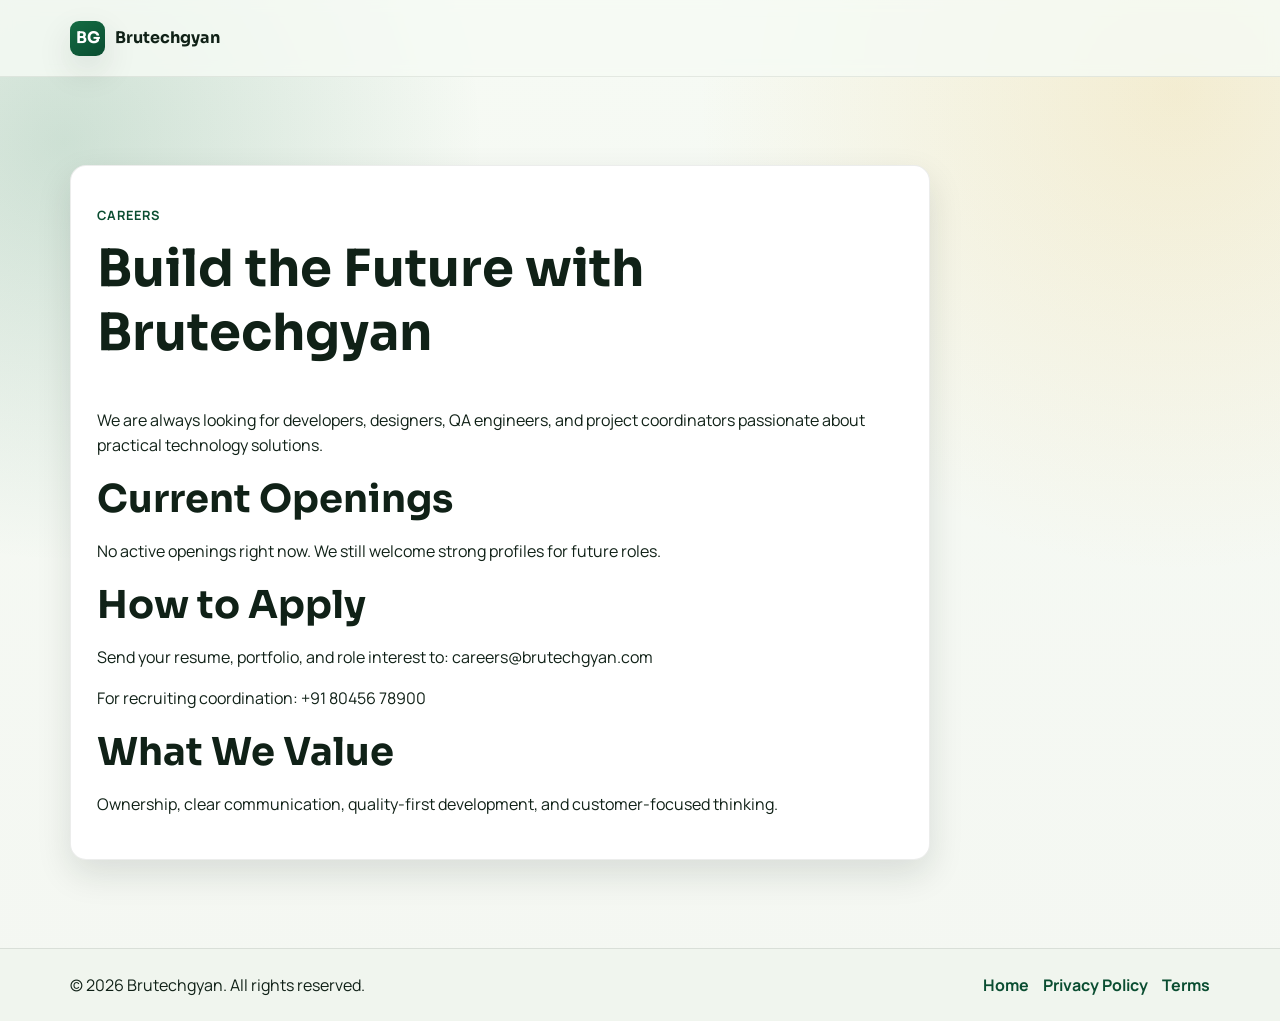
==== careers.html @ e1856c81 "Initial website launch with Cloudflare Pages setup" ====
<!DOCTYPE html>
<html lang="en">
  <head>
    <meta charset="UTF-8" />
    <meta name="viewport" content="width=device-width, initial-scale=1.0" />
    <meta name="description" content="Careers at Brutechgyan - join our team building websites, mobile apps, and tech products." />
    <meta name="robots" content="index, follow" />
    <link rel="canonical" href="https://www.brutechgyan.com/careers" />
    <title>Careers | Brutechgyan</title>
    <link rel="preconnect" href="https://fonts.googleapis.com" />
    <link rel="preconnect" href="https://fonts.gstatic.com" crossorigin />
    <link
      href="https://fonts.googleapis.com/css2?family=Manrope:wght@400;500;700;800&family=Sora:wght@400;600;700&display=swap"
      rel="stylesheet"
    />
    <link rel="stylesheet" href="styles.css" />
  </head>
  <body>
    <header class="site-header">
      <nav class="container nav">
        <a class="logo" href="index.html" aria-label="Brutechgyan home">
          <span class="logo-mark">BG</span>
          <span>Brutechgyan</span>
        </a>
      </nav>
    </header>

    <main class="section-pad page-main">
      <div class="container">
        <article class="legal-card">
          <p class="eyebrow">Careers</p>
          <h1>Build the Future with Brutechgyan</h1>
          <p>
            We are always looking for developers, designers, QA engineers, and project coordinators passionate about
            practical technology solutions.
          </p>
          <h2>Current Openings</h2>
          <p>No active openings right now. We still welcome strong profiles for future roles.</p>
          <h2>How to Apply</h2>
          <p>Send your resume, portfolio, and role interest to: careers@brutechgyan.com</p>
          <p>For recruiting coordination: +91 80456 78900</p>
          <h2>What We Value</h2>
          <p>Ownership, clear communication, quality-first development, and customer-focused thinking.</p>
        </article>
      </div>
    </main>

    <footer class="site-footer">
      <div class="container footer-layout">
        <p>© <span id="year"></span> Brutechgyan. All rights reserved.</p>
        <div class="footer-links">
          <a href="index.html" class="text-link">Home</a>
          <a href="privacy.html" class="text-link">Privacy Policy</a>
          <a href="terms.html" class="text-link">Terms</a>
        </div>
      </div>
    </footer>

    <script src="script.js"></script>
  </body>
</html>
---- styles.css ----
:root {
  --bg: #f4f7f2;
  --surface: #ffffff;
  --surface-alt: #ecf2e7;
  --text: #102117;
  --muted: #3f5b4b;
  --brand: #146c43;
  --brand-deep: #0a4d31;
  --accent: #e9b949;
  --ring: rgba(20, 108, 67, 0.18);
  --shadow: 0 14px 35px rgba(16, 33, 23, 0.12);
  --radius: 16px;
}

* {
  box-sizing: border-box;
}

html,
body {
  margin: 0;
  padding: 0;
}

body {
  font-family: "Manrope", sans-serif;
  color: var(--text);
  background:
    radial-gradient(circle at 92% 9%, rgba(233, 185, 73, 0.2), transparent 32%),
    radial-gradient(circle at 5% 14%, rgba(20, 108, 67, 0.18), transparent 28%),
    linear-gradient(180deg, #f6faf4 0%, #f4f7f2 100%);
  line-height: 1.6;
}

a {
  color: inherit;
  text-decoration: none;
}

.container {
  width: min(1140px, 92vw);
  margin: 0 auto;
}

.section-pad {
  padding: 88px 0;
}

.section-soft {
  background-color: var(--surface-alt);
}

.site-header {
  position: sticky;
  top: 0;
  z-index: 20;
  backdrop-filter: blur(7px);
  background-color: rgba(246, 250, 244, 0.82);
  border-bottom: 1px solid rgba(16, 33, 23, 0.08);
}

.nav {
  display: flex;
  align-items: center;
  justify-content: space-between;
  gap: 16px;
  min-height: 76px;
}

.logo {
  display: flex;
  align-items: center;
  gap: 10px;
  font-family: "Sora", sans-serif;
  font-weight: 700;
}

.logo-mark {
  display: inline-grid;
  place-items: center;
  width: 35px;
  height: 35px;
  border-radius: 9px;
  color: #fff;
  background: linear-gradient(145deg, var(--brand), var(--brand-deep));
  box-shadow: var(--shadow);
}

.nav-links {
  list-style: none;
  display: flex;
  align-items: center;
  gap: 20px;
  margin: 0;
  padding: 0;
  font-weight: 600;
}

.nav-links a {
  color: var(--muted);
}

.nav-links a:hover {
  color: var(--text);
}

.menu-toggle {
  display: none;
  border: 0;
  background: transparent;
  padding: 4px;
}

.menu-toggle span {
  display: block;
  width: 24px;
  height: 2px;
  margin: 5px 0;
  background: var(--text);
}

.hero {
  padding-top: 74px;
}

.hero-grid {
  display: grid;
  grid-template-columns: 1.2fr 0.8fr;
  gap: 26px;
  align-items: start;
}

.eyebrow {
  display: inline-block;
  margin-bottom: 12px;
  font-weight: 700;
  color: var(--brand-deep);
  text-transform: uppercase;
  letter-spacing: 0.08em;
  font-size: 0.8rem;
}

h1,
h2,
h3 {
  font-family: "Sora", sans-serif;
  line-height: 1.25;
  margin-top: 0;
}

h1 {
  font-size: clamp(2rem, 4vw, 3.2rem);
  max-width: 15ch;
}

h2 {
  font-size: clamp(1.5rem, 3vw, 2.4rem);
  margin-bottom: 12px;
}

.lead,
.section-intro {
  color: var(--muted);
  max-width: 62ch;
}

.hero-actions {
  margin-top: 28px;
  display: flex;
  flex-wrap: wrap;
  gap: 12px;
}

.btn {
  display: inline-flex;
  align-items: center;
  justify-content: center;
  border-radius: 999px;
  border: 0;
  padding: 12px 22px;
  font-weight: 700;
  background: linear-gradient(135deg, var(--brand), var(--brand-deep));
  color: #fff;
  cursor: pointer;
}

.btn:hover {
  filter: brightness(1.06);
}

.btn-small {
  padding: 9px 14px;
}

.btn-ghost {
  background: transparent;
  border: 1px solid rgba(16, 33, 23, 0.2);
  color: var(--text);
}

.hero-card,
.card {
  background-color: var(--surface);
  border-radius: var(--radius);
  border: 1px solid rgba(16, 33, 23, 0.08);
  box-shadow: var(--shadow);
}

.hero-card {
  padding: 24px;
}

.hero-card ul,
.check-list {
  margin: 0;
  padding-left: 19px;
}

.about-layout {
  display: grid;
  grid-template-columns: 1.1fr 0.9fr;
  gap: 20px;
  align-items: start;
}

.about-points {
  display: grid;
  gap: 14px;
}

.provider-grid,
.solution-grid,
.support-grid {
  display: grid;
  grid-template-columns: repeat(4, minmax(0, 1fr));
  gap: 16px;
}

.card {
  padding: 22px;
}

.feature {
  min-height: 194px;
}

.dev-layout,
.contact-layout {
  display: grid;
  grid-template-columns: 1.1fr 0.9fr;
  gap: 24px;
  align-items: start;
}

.process ol {
  margin: 0;
  padding-left: 18px;
}

.support-grid {
  grid-template-columns: repeat(3, minmax(0, 1fr));
}

.portfolio-grid,
.pricing-grid,
.testimonials-grid {
  display: grid;
  grid-template-columns: repeat(3, minmax(0, 1fr));
  gap: 16px;
}

.pill {
  display: inline-block;
  margin-top: 10px;
  border-radius: 999px;
  padding: 6px 11px;
  font-size: 0.8rem;
  font-weight: 700;
  color: var(--brand-deep);
  background: rgba(20, 108, 67, 0.12);
}

.pricing-card {
  position: relative;
}

.price {
  margin: 4px 0 10px;
  font-family: "Sora", sans-serif;
  font-size: 1.55rem;
  color: var(--brand-deep);
}

.pricing-card ul {
  margin: 0;
  padding-left: 18px;
}

.featured-plan {
  border: 1px solid rgba(20, 108, 67, 0.32);
  transform: translateY(-6px);
}

.testimonials-grid p {
  font-style: italic;
}

.text-link {
  color: var(--brand-deep);
  font-weight: 700;
}

.contact-band {
  background:
    linear-gradient(145deg, rgba(20, 108, 67, 0.1), rgba(233, 185, 73, 0.14)),
    var(--surface-alt);
}

.contact-form {
  background: var(--surface);
  border-radius: var(--radius);
  padding: 24px;
  box-shadow: var(--shadow);
  border: 1px solid rgba(16, 33, 23, 0.08);
}

.contact-form label {
  display: block;
  margin-bottom: 12px;
  font-weight: 600;
}

input,
select,
textarea {
  width: 100%;
  margin-top: 6px;
  border: 1px solid rgba(16, 33, 23, 0.24);
  border-radius: 10px;
  padding: 11px 12px;
  font: inherit;
  background-color: #fff;
}

input:focus,
select:focus,
textarea:focus {
  outline: 3px solid var(--ring);
  border-color: var(--brand);
}

.form-note {
  margin: 10px 0 0;
  color: var(--muted);
  font-size: 0.9rem;
}

.form-status {
  margin: 10px 0 0;
  font-weight: 600;
}

.form-status.success {
  color: var(--brand-deep);
}

.form-status.error {
  color: #8b1f1f;
}

.site-footer {
  border-top: 1px solid rgba(16, 33, 23, 0.1);
  background: #f0f5ee;
}

.footer-layout {
  min-height: 72px;
  display: flex;
  align-items: center;
  justify-content: space-between;
  gap: 16px;
}

.footer-links {
  display: flex;
  flex-wrap: wrap;
  gap: 14px;
}

.page-main {
  min-height: calc(100vh - 150px);
}

.legal-card {
  background: var(--surface);
  border-radius: var(--radius);
  border: 1px solid rgba(16, 33, 23, 0.08);
  box-shadow: var(--shadow);
  padding: 26px;
  max-width: 860px;
}

.legal-card h1 {
  max-width: unset;
}

.hidden {
  display: none;
}

@media (max-width: 980px) {
  .provider-grid,
  .solution-grid,
  .portfolio-grid,
  .pricing-grid,
  .testimonials-grid {
    grid-template-columns: repeat(2, minmax(0, 1fr));
  }

  .about-layout,
  .dev-layout,
  .contact-layout,
  .hero-grid,
  .support-grid {
    grid-template-columns: 1fr;
  }

  .hero {
    padding-top: 40px;
  }
}

@media (max-width: 760px) {
  .section-pad {
    padding: 68px 0;
  }

  .menu-toggle {
    display: block;
  }

  .nav-links {
    position: absolute;
    top: 76px;
    left: 0;
    right: 0;
    background: #f6faf4;
    border-bottom: 1px solid rgba(16, 33, 23, 0.09);
    padding: 16px 22px;
    flex-direction: column;
    align-items: flex-start;
    gap: 12px;
    display: none;
  }

  .nav-links.open {
    display: flex;
  }

  .provider-grid,
  .solution-grid,
  .support-grid,
  .portfolio-grid,
  .pricing-grid,
  .testimonials-grid {
    grid-template-columns: 1fr;
  }

  .featured-plan {
    transform: none;
  }

  .footer-layout {
    flex-direction: column;
    justify-content: center;
    text-align: center;
  }

  .footer-links {
    justify-content: center;
  }
}
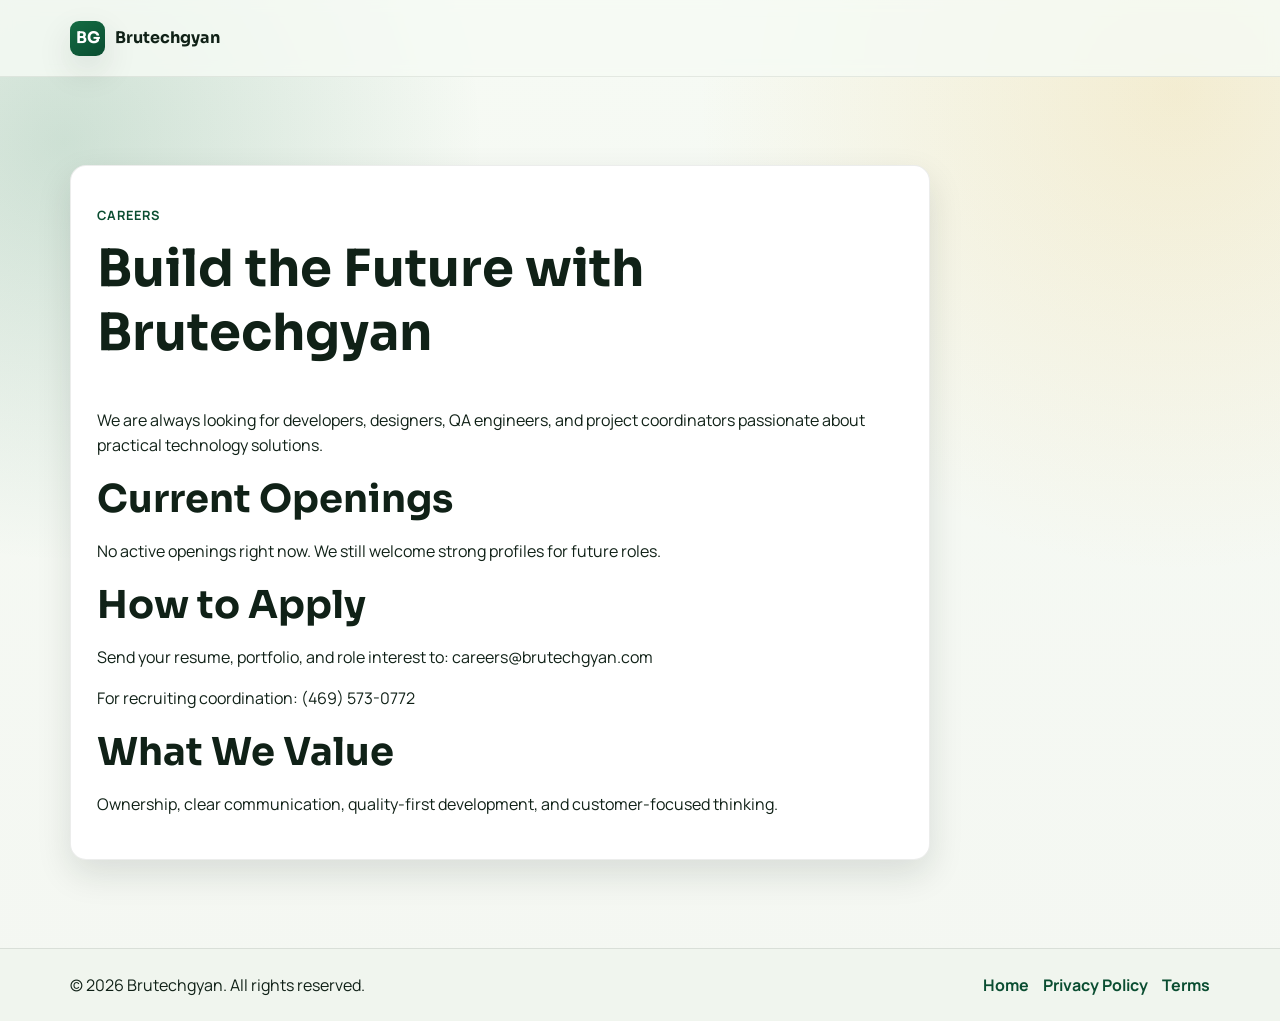
==== commit f9ca4b1f: "Update tech stack content and add requirements document" ====
--- a/careers.html
+++ b/careers.html
@@ -38,7 +38,7 @@
           <p>No active openings right now. We still welcome strong profiles for future roles.</p>
           <h2>How to Apply</h2>
           <p>Send your resume, portfolio, and role interest to: careers@brutechgyan.com</p>
-          <p>For recruiting coordination: +91 80456 78900</p>
+          <p>For recruiting coordination: (469) 573-0772</p>
           <h2>What We Value</h2>
           <p>Ownership, clear communication, quality-first development, and customer-focused thinking.</p>
         </article>
